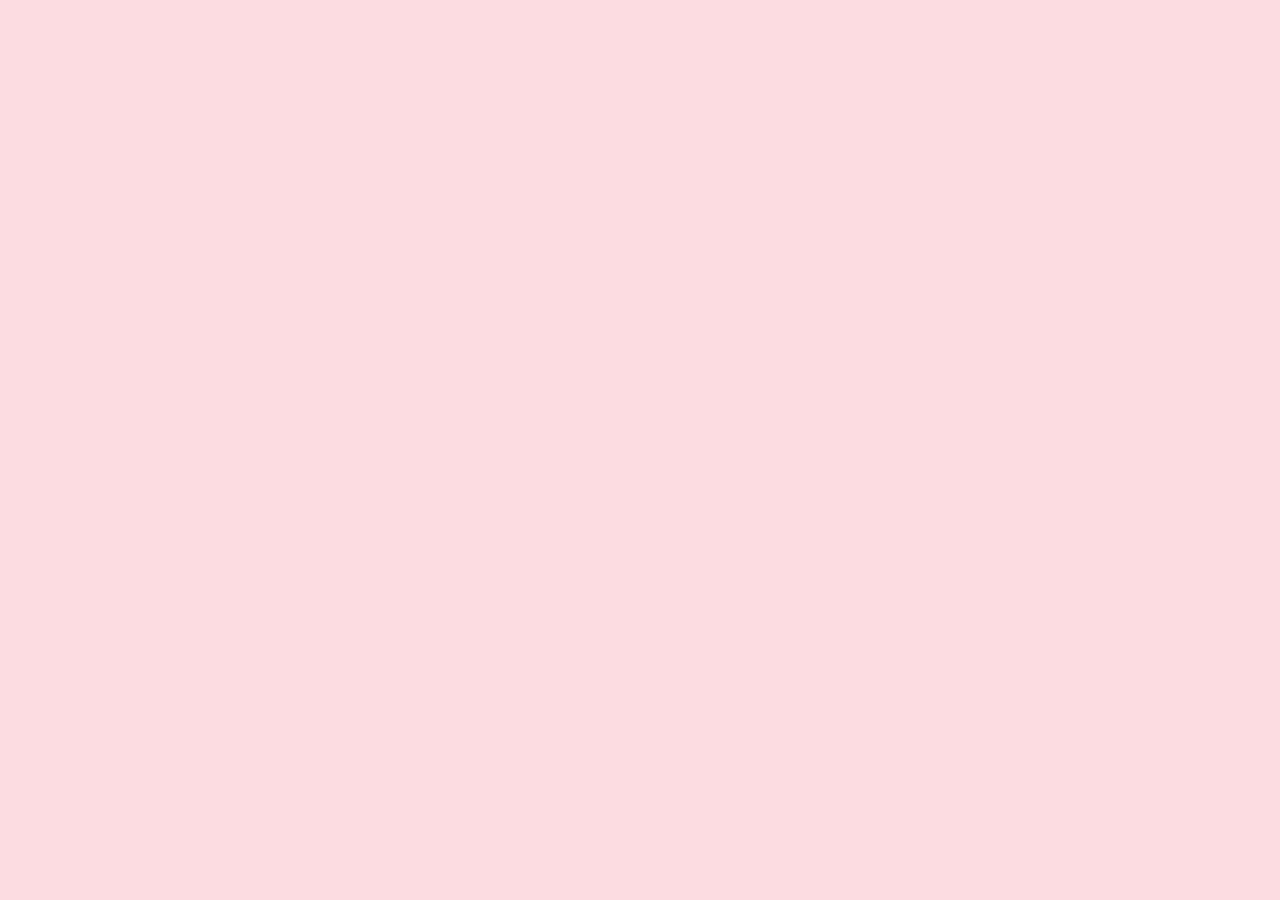
==== Planner.html @ 4e54ba57 "first commit" ====
<!DOCTYPE html>
<html lang="en">
<head>
    <meta charset="UTF-8">
    <meta name="viewport" content="width=device-width, initial-scale=1.0">
    <link rel="stylesheet" href="style.css">
    <title>Webpage</title>
</head>
<body>
    
</body>
</html>
---- style.css ----
body{
    background-color: rgb(250, 219, 224);
    
}
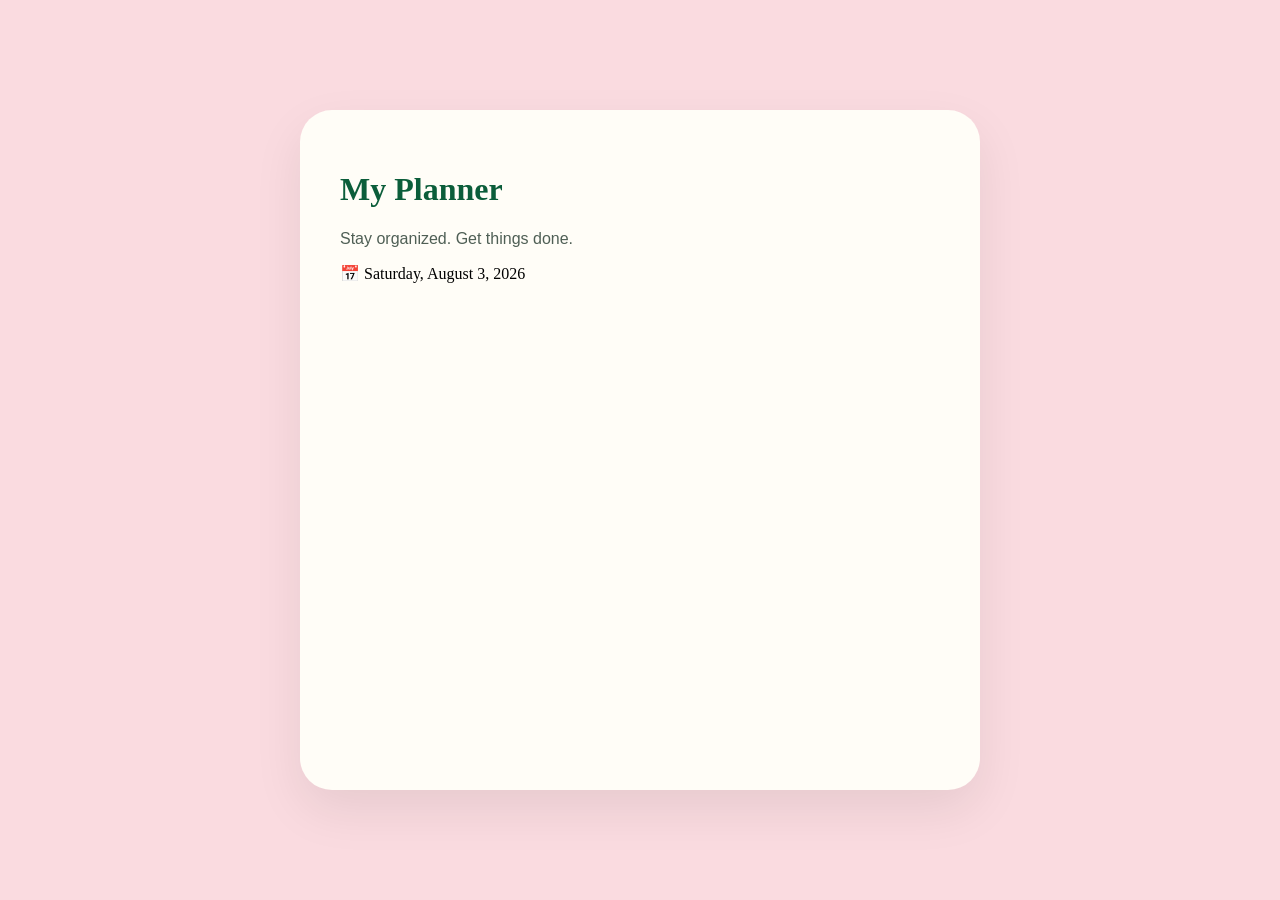
==== commit 79d42dc8: "made the box" ====
--- a/Planner.html
+++ b/Planner.html
@@ -4,9 +4,20 @@
     <meta charset="UTF-8">
     <meta name="viewport" content="width=device-width, initial-scale=1.0">
     <link rel="stylesheet" href="style.css">
-    <title>Webpage</title>
+    <title>Planner</title>
 </head>
 <body>
-    
+    <div class = "planner">
+        <div class = "header">
+            <div>
+                <h1>My Planner</h1>
+                <p>Stay organized. Get things done.</p>
+            </div>
+        <div class = "date">
+                📅 Saturday, August 3, 2026
+        </div>
+        </div>
+        
+    </div>
 </body>
 </html>
--- a/style.css
+++ b/style.css
@@ -1,4 +1,26 @@
 body{
-    background-color: rgb(250, 219, 224);
-    
+    margin: 0;
+    height: 100vh;
+    display: flex;
+    justify-content: center;
+    align-items: center;
+    background-color: #fadbe0;
+    h1{
+        font-family: Georgia, "Times New Roman", serif;
+        color: #0b5d3a;
+    }
+    p{
+        font-family: Arial, Helvetica, sans-serif;
+        color: #4f5f55;
+    }
+}
+
+.planner{
+    width:600px;
+    min-height:600px;
+    background:#fffdf7;
+    border-radius:32px;
+    padding:40px;
+    box-shadow: 
+        0 20px 50px rgba(0,0,0,.08);
 }
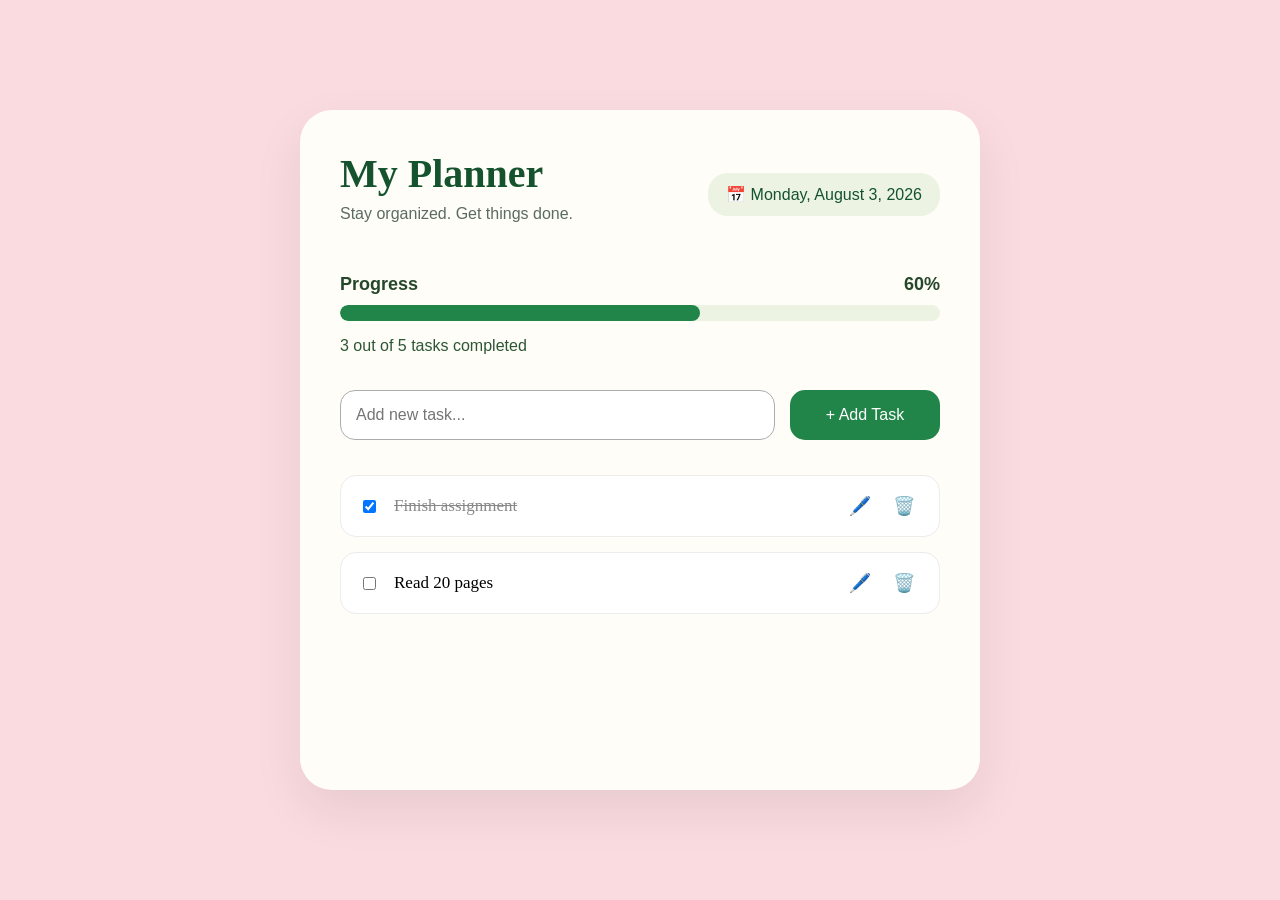
==== commit 9cadc394: "made the basic webpage" ====
--- a/Planner.html
+++ b/Planner.html
@@ -4,6 +4,7 @@
     <meta charset="UTF-8">
     <meta name="viewport" content="width=device-width, initial-scale=1.0">
     <link rel="stylesheet" href="style.css">
+    <script src="script.js"></script>
     <title>Planner</title>
 </head>
 <body>
@@ -14,10 +15,49 @@
                 <p>Stay organized. Get things done.</p>
             </div>
         <div class = "date">
-                📅 Saturday, August 3, 2026
+                📅 Monday, August 3, 2026
         </div>
         </div>
-        
+        <div class = "progress-section">
+            <div class = "progress-info">
+                <span>Progress</span>
+                <span id="progressPercent">60%</span>
+            </div>
+            <div class = "progress-bar">
+                <div class = "progress" id="progressBar">
+                </div>
+            </div>
+            <p id="progressText">3 out of 5 tasks completed</p>
+        </div>
+        <div class = "add-tasks">
+            <input 
+            id="taskInput"
+            type = "text" 
+            placeholder="Add new task...">
+            <button id="addBtn">
+                + Add Task
+            </button>
+        </div>
+
+        <div class = "tasks" id=""taskList>
+            <div class = "task">
+                <input type="checkbox" checked>
+                <span class="completed">Finish assignment</span>
+
+                <div class="actions">
+                    <button>🖊️</button>
+                    <button>🗑️</button>
+                </div>
+            </div>
+            <div class="task">
+            <input type="checkbox">
+            <span>Read 20 pages</span>
+            <div class="actions">
+                <button>🖊️</button>
+                <button>🗑️</button>
+            </div>
+        </div>
+        </div>
     </div>
 </body>
 </html>
--- a/style.css
+++ b/style.css
@@ -7,11 +7,9 @@
     background-color: #fadbe0;
     h1{
         font-family: Georgia, "Times New Roman", serif;
-        color: #0b5d3a;
     }
     p{
         font-family: Arial, Helvetica, sans-serif;
-        color: #4f5f55;
     }
 }
 
@@ -23,4 +21,124 @@
     padding:40px;
     box-shadow: 
         0 20px 50px rgba(0,0,0,.08);
+}
+
+.header{
+    display: flex;
+    justify-content:space-between;
+    align-items:center;
+    margin-bottom:35px;
+    h1{
+        margin:0;
+        color:#14532d;
+        font-size:40px;
+    }
+    p{
+        margin-top:8px;
+        color:#5b6b63;
+    }
+}
+
+.date{
+    background-color: #ecf3e2;
+    color:#14532d;
+    padding:12px 18px;
+    border-radius:20px;
+    font-family:"Inter", sans-serif;
+}
+
+.progress-info{
+    display:flex;
+    justify-content:space-between;
+    margin-bottom:10px;
+    font-weight:bold;
+    color: #25472B;
+    font-family: "Inter", sans-serif;
+    font-size: 18px;
+    font-weight: 700;
+}
+
+.progress-bar{
+    width: 100%;
+    height: 16px;
+    background:#ecf3e2;
+    border-radius:50px;
+    overflow:hidden;
+}
+
+.progress{
+    width: 60%;
+    height: 100%;
+    background: #218549;
+    border-radius: 50px;
+}
+
+.progress-section p{
+    color: #2C5634;
+    font-family: "Inter", sans-serif;
+    font-size: 16px;
+    font-weight: 500;
+}
+
+.add-tasks{
+    display:flex;
+    gap:15px;
+    margin:35px 0;
+
+input{
+    width: 150px;
+    flex:1;
+    padding:15px;
+    border-radius:15px;
+    border:1px solid #abadac;
+    font-size:16px;
+}
+button{
+    width: 150px;
+    border: none;
+    border-radius: 15px;
+    background: #218549;
+    color: white;
+    font-size: 16px;
+    cursor: pointer;
+}
+}
+
+.tasks{
+    display:flex;
+    flex-direction:column;
+    gap:15px;
+}
+
+.task{
+    display:flex;
+    align-items:center;
+    padding:18px;
+    background:white;
+    border:1px solid #ececec;
+    border-radius:16px;
+}
+
+.task span{
+    margin-left:15px;
+    flex:1;
+    font-size:17px;
+
+}
+
+.completed{
+    text-decoration:line-through;
+    color:#888;
+}
+
+.actions{
+    display:flex;
+    gap:10px;
+}
+
+.actions button{
+    background:none;
+    border:none;
+    cursor:pointer;
+    font-size:18px;
 }
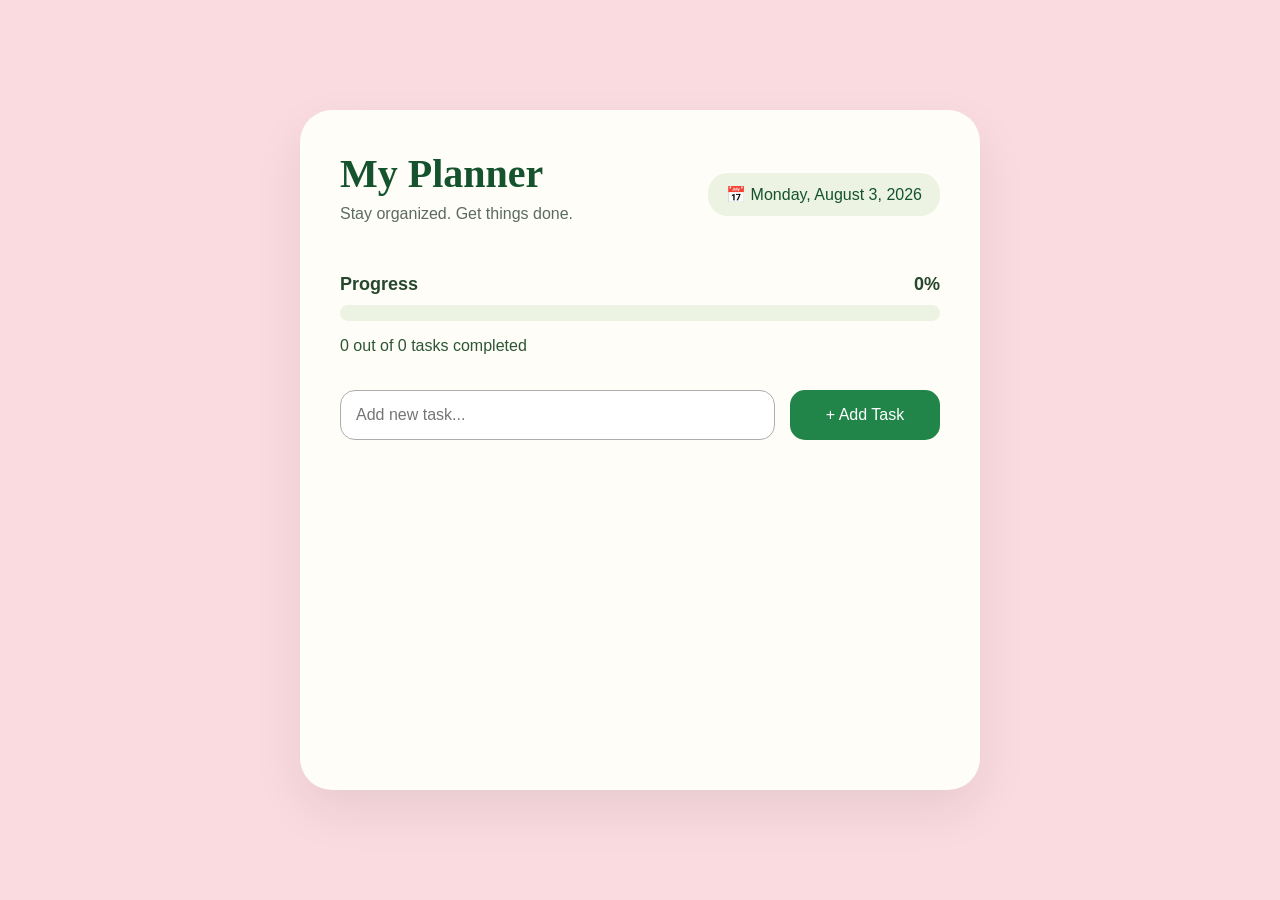
==== commit ea2099e3: "made a planner" ====
--- a/Planner.html
+++ b/Planner.html
@@ -4,7 +4,6 @@
     <meta charset="UTF-8">
     <meta name="viewport" content="width=device-width, initial-scale=1.0">
     <link rel="stylesheet" href="style.css">
-    <script src="script.js"></script>
     <title>Planner</title>
 </head>
 <body>
@@ -39,25 +38,11 @@
             </button>
         </div>
 
-        <div class = "tasks" id=""taskList>
-            <div class = "task">
-                <input type="checkbox" checked>
-                <span class="completed">Finish assignment</span>
-
-                <div class="actions">
-                    <button>🖊️</button>
-                    <button>🗑️</button>
-                </div>
-            </div>
-            <div class="task">
-            <input type="checkbox">
-            <span>Read 20 pages</span>
-            <div class="actions">
-                <button>🖊️</button>
-                <button>🗑️</button>
-            </div>
+        <div class = "tasks" id="taskList">
+            
         </div>
         </div>
     </div>
+    <script src="script.js"></script>
 </body>
 </html>
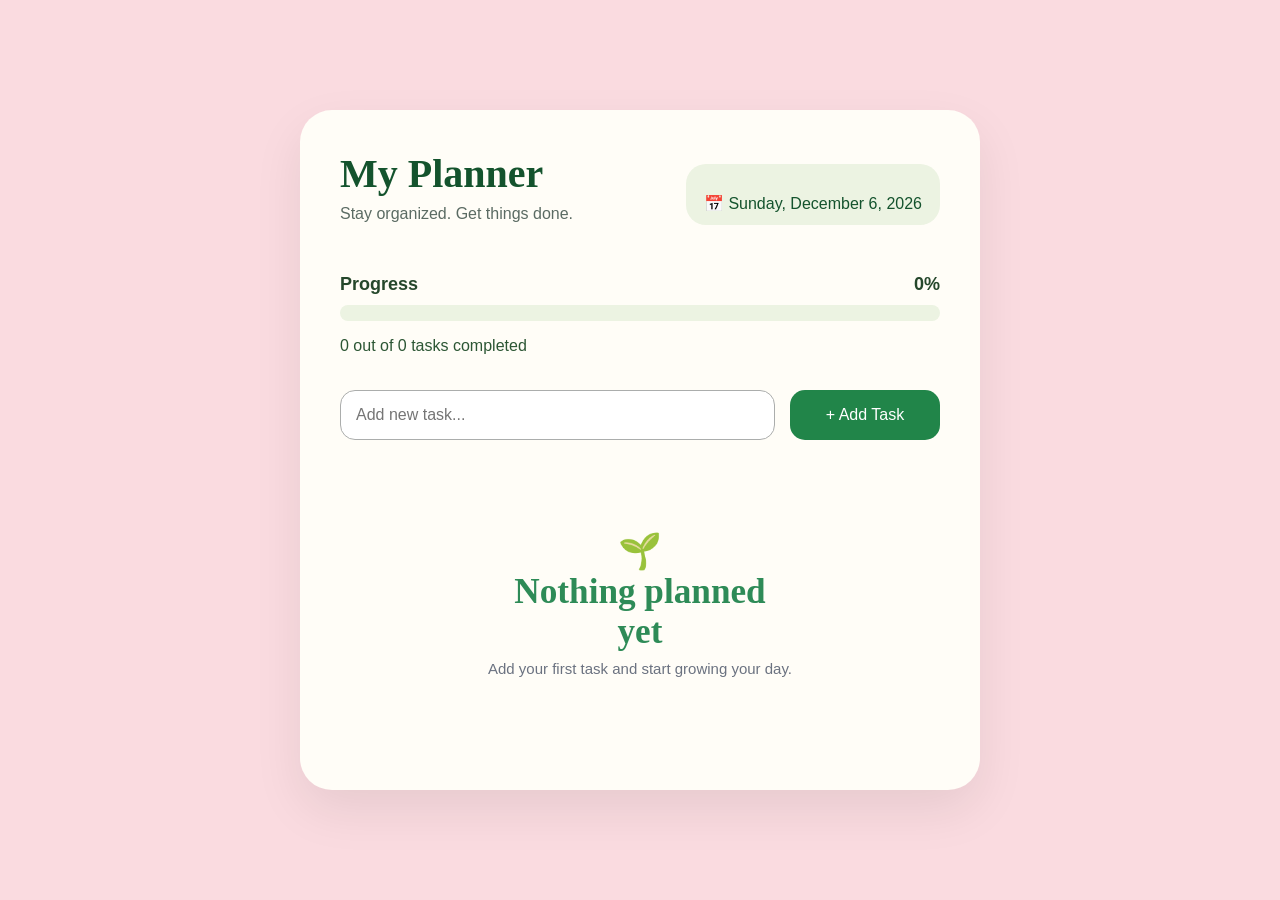
==== commit 005c8cde: "made planner" ====
--- a/Planner.html
+++ b/Planner.html
@@ -4,6 +4,8 @@
     <meta charset="UTF-8">
     <meta name="viewport" content="width=device-width, initial-scale=1.0">
     <link rel="stylesheet" href="style.css">
+    <link rel="stylesheet"
+href="https://cdnjs.cloudflare.com/ajax/libs/font-awesome/6.7.2/css/all.min.css">
     <title>Planner</title>
 </head>
 <body>
@@ -13,9 +15,7 @@
                 <h1>My Planner</h1>
                 <p>Stay organized. Get things done.</p>
             </div>
-        <div class = "date">
-                📅 Monday, August 3, 2026
-        </div>
+        <div class="date" id="currentDate"></div>
         </div>
         <div class = "progress-section">
             <div class = "progress-info">
@@ -39,7 +39,15 @@
         </div>
 
         <div class = "tasks" id="taskList">
-            
+            <div class="tasks" id="taskList">
+
+    <div id="emptyState">
+        
+        <h4>🌱<br />Nothing planned <br>yet</h4>
+        <p>Add your first task and start growing your day.</p>
+    </div>
+
+</div>
         </div>
         </div>
     </div>
--- a/style.css
+++ b/style.css
@@ -141,4 +141,70 @@
     border:none;
     cursor:pointer;
     font-size:18px;
+}
+.task input[type="checkbox"]{
+
+    appearance:none;
+    -webkit-appearance:none;
+
+    width:24px;
+    height:24px;
+
+    border:2px solid #34a853;
+
+    border-radius:50%;
+
+    cursor:pointer;
+
+    display:grid;
+    place-items:center;
+
+    transition:.25s ease;
+}
+.task input[type="checkbox"]:checked{
+
+    background:#218549;
+
+    border-color:#218549;
+
+}
+.task input[type="checkbox"]:hover{
+
+    transform:scale(1.08);
+
+}
+
+#emptyState{
+
+    display:flex;
+    flex-direction:column;
+    align-items:center;
+    justify-content:center;
+
+    padding:40px 20px;
+
+    text-align:center;
+
+    color:#6b7280;
+
+}
+
+#emptyState{
+
+    font-size:60px;
+
+}
+
+#emptyState h4{
+    font-size:2.2rem;
+    margin:15px 0 8px;
+    color:#2e8b57;
+
+}
+
+#emptyState p{
+    font-size:1rem;
+    margin:0;
+    font-size:15px;
+
 }
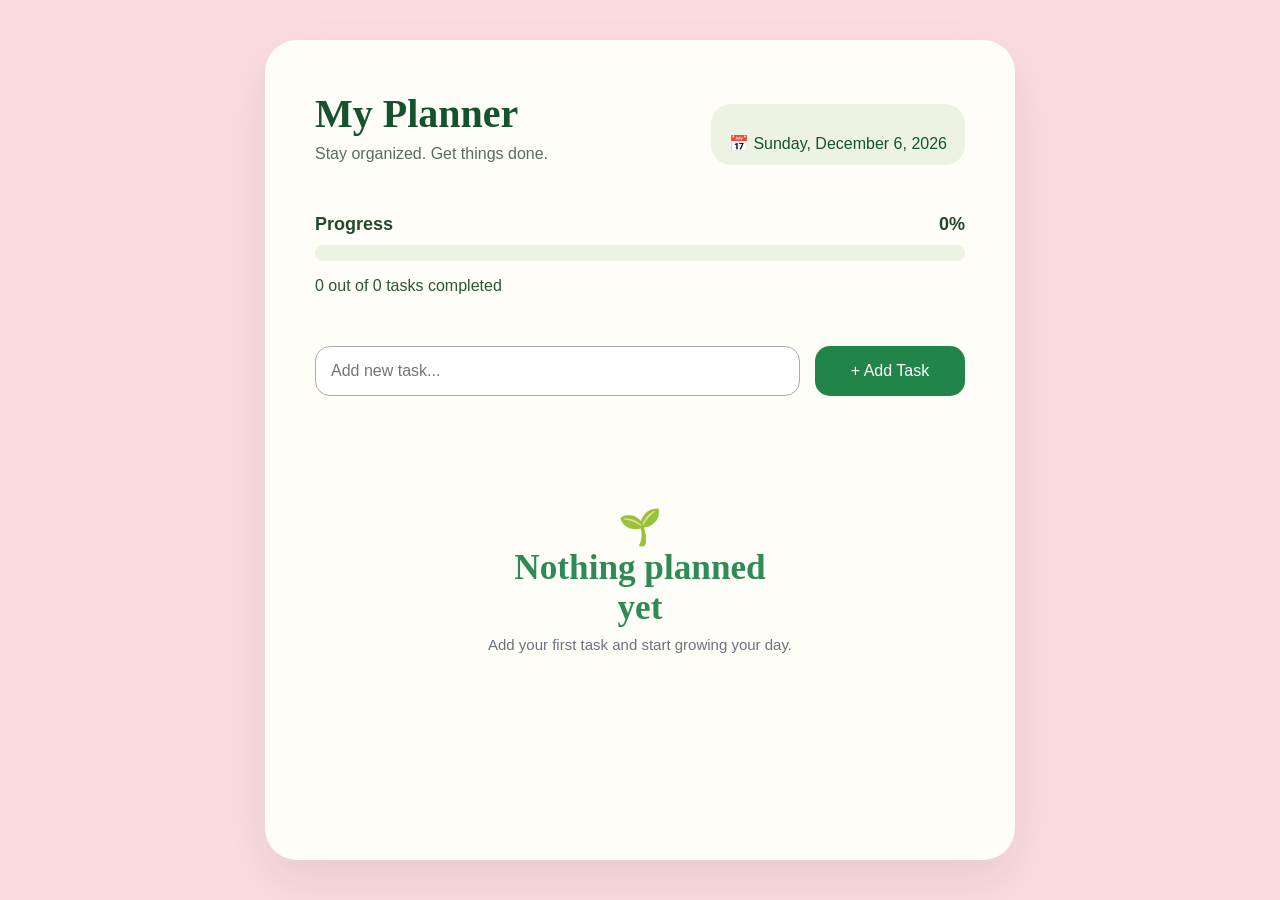
==== commit 90abd0e3: "made changes" ====
--- a/Planner.html
+++ b/Planner.html
@@ -38,15 +38,25 @@
             </button>
         </div>
 
-        <div class = "tasks" id="taskList">
-            <div class="tasks" id="taskList">
+     <div class="tasks" id="taskList">
 
     <div id="emptyState">
-        
-        <h4>🌱<br />Nothing planned <br>yet</h4>
+
+        <h4>
+            🌱<br>
+            Nothing planned<br>
+            yet
+        </h4>
+
         <p>Add your first task and start growing your day.</p>
+
     </div>
 
+    <div id="footerQuote" class="footer-quote">
+        ✨ Small progress, big results.
+    </div>
+
+</div>
 </div>
         </div>
         </div>
--- a/style.css
+++ b/style.css
@@ -14,13 +14,15 @@
 }
 
 .planner{
-    width:600px;
-    min-height:600px;
+    width:650px;
+    height:80vh;
     background:#fffdf7;
     border-radius:32px;
-    padding:40px;
+    padding:50px;
     box-shadow: 
         0 20px 50px rgba(0,0,0,.08);
+    display: flex;
+    flex-direction: column;
 }
 
 .header{
@@ -108,6 +110,9 @@
     display:flex;
     flex-direction:column;
     gap:15px;
+    flex: 1;
+    overflow-y: auto;
+    margin-top: 20px;
 }
 
 .task{
@@ -207,4 +212,59 @@
     margin:0;
     font-size:15px;
 
+}
+.footer-quote{
+
+    display:flex;
+    align-items:center;
+    justify-content:center;
+    gap:15px;
+
+    margin-top:30px;
+    padding:20px 0;
+
+    color:#2e8b57;
+    font-size:20px;
+    font-weight:600;
+
+    opacity:.85;
+
+}
+
+.footer-quote::before,
+.footer-quote::after{
+
+    content:"";
+
+    flex:1;
+    height:1px;
+
+    background:#cfe7d0;
+
+}
+.tasks::-webkit-scrollbar{
+    width: 8px;
+}
+
+.tasks::-webkit-scrollbar-track{
+    background: #edf8ef;
+    border-radius: 10px;
+}
+
+.tasks::-webkit-scrollbar-thumb{
+    background: #2e8b57;
+    border-radius: 10px;
+}
+
+.tasks::-webkit-scrollbar-thumb:hover{
+    background: #256d46;
+}
+.task-list{
+    max-height:320px;
+    overflow-y:auto;
+    padding-right:10px;
+}
+
+.task{
+    margin-right:5px;
 }
